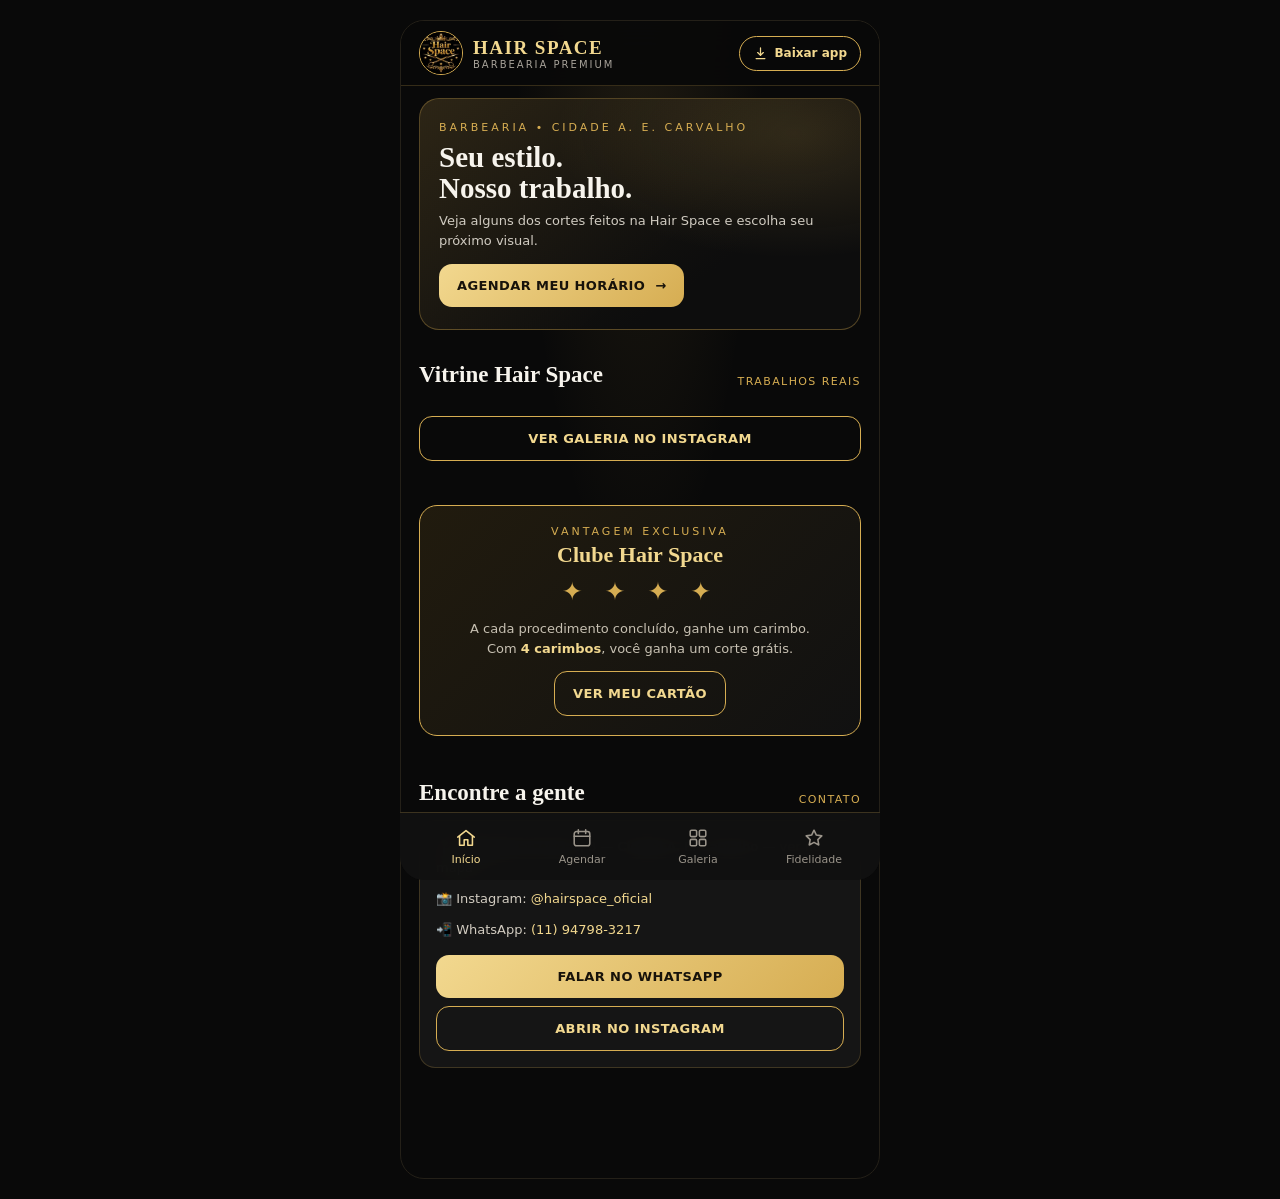
==== index.html @ 77bc5dbe "Add files via upload" ====
<!doctype html>
<html lang="pt-BR">
<head>
<meta charset="utf-8">
<meta name="viewport" content="width=device-width,initial-scale=1,viewport-fit=cover">
<meta name="theme-color" content="#090909">
<title>Hair Space | Barbearia Premium</title>
<meta name="description" content="Hair Space, barbearia na Cidade A. E. Carvalho. Cortes, barba e sobrancelha. Veja nossos trabalhos e agende seu horário pelo WhatsApp.">
<link rel="manifest" href="manifest.webmanifest">
<link rel="icon" type="image/png" sizes="48x48" href="favicon-48.png">
<link rel="apple-touch-icon" href="apple-touch-icon.png">
<meta name="mobile-web-app-capable" content="yes">
<meta name="apple-mobile-web-app-capable" content="yes">
<meta name="apple-mobile-web-app-title" content="Hair Space">
<meta name="apple-mobile-web-app-status-bar-style" content="black-translucent">
<meta property="og:type" content="website">
<meta property="og:locale" content="pt_BR">
<meta property="og:title" content="Hair Space | Barbearia Premium">
<meta property="og:description" content="Veja nossos trabalhos e agende seu horário.">
<!-- Depois de publicar, troque pelo endereço completo: https://SEU-USUARIO.github.io/SEU-REPO/og.jpg -->
<meta property="og:image" content="og.jpg">
<style>
:root{
  --bg:#090909;--panel:#151515;--panel2:#1d1b16;
  --gold:#d6ad52;--gold2:#f2d88f;--text:#f7f4ed;--muted:#a8a39a;
  --line:rgba(214,173,82,.22);
  --safe-top:env(safe-area-inset-top,0px);--safe-bottom:env(safe-area-inset-bottom,0px);
}
*{box-sizing:border-box}
html{scroll-behavior:smooth;-webkit-text-size-adjust:100%}
body{margin:0;background:var(--bg);color:var(--text);font-family:Inter,system-ui,-apple-system,"Segoe UI",Roboto,sans-serif}
button,a,input,select{font:inherit}
a{color:inherit}
:focus-visible{outline:2px solid var(--gold2);outline-offset:3px;border-radius:6px}
.sr-only{position:absolute;width:1px;height:1px;overflow:hidden;clip:rect(0 0 0 0);white-space:nowrap}
[hidden]{display:none!important}

.app{max-width:480px;margin:auto;min-height:100vh;padding-bottom:calc(88px + var(--safe-bottom));background:radial-gradient(ellipse at 50% -10%,rgba(214,173,82,.12),transparent 38%),var(--bg)}

header{position:sticky;top:0;z-index:10;background:rgba(9,9,9,.94);backdrop-filter:blur(16px);-webkit-backdrop-filter:blur(16px);border-bottom:1px solid var(--line);padding:calc(10px + var(--safe-top)) 18px 10px;display:flex;align-items:center;justify-content:space-between;gap:10px}
.brand{display:flex;align-items:center;gap:10px;min-width:0}
.brand img{width:44px;height:44px;object-fit:cover;border-radius:50%;border:1px solid var(--gold);background:#000;flex:none}
.brand strong{display:block;letter-spacing:1.5px;color:var(--gold2);font-family:Georgia,serif;font-size:19px}
.brand small{display:block;color:var(--muted);font-size:10px;letter-spacing:2px;text-transform:uppercase}
.install-btn{display:inline-flex;align-items:center;gap:6px;flex:none;border:1px solid var(--gold);background:transparent;color:var(--gold2);border-radius:99px;padding:9px 13px;font-size:12px;font-weight:700;cursor:pointer}
.install-btn svg{width:15px;height:15px}

section{padding:22px 18px}
.hero{padding-top:12px;padding-bottom:10px}
.hero-card{border:1px solid rgba(214,173,82,.35);border-radius:20px;overflow:hidden;background:linear-gradient(145deg,#201b11,#0d0d0d 70%);position:relative;display:flex;flex-direction:column;justify-content:center;padding:22px 19px}
.hero-card:before{content:"";position:absolute;inset:0;background:radial-gradient(ellipse at 85% 15%,rgba(214,173,82,.16),transparent 45%),linear-gradient(135deg,rgba(214,173,82,.07),transparent 60%)}
.hero-content{position:relative;z-index:1}
.eyebrow{color:var(--gold);font-size:11px;letter-spacing:3px;text-transform:uppercase}
.hero h1{font:bold 29px/1.06 Georgia,serif;margin:8px 0}
.hero p{color:#d0cbc1;font-size:13px;line-height:1.5;margin:0 0 14px}

.btn{display:inline-flex;align-items:center;justify-content:center;text-decoration:none;border:0;border-radius:13px;padding:14px 18px;background:linear-gradient(135deg,var(--gold2),var(--gold));color:#17120a;font-weight:800;font-size:13px;letter-spacing:.4px;cursor:pointer}
.btn.secondary{background:transparent;border:1px solid var(--gold);color:var(--gold2)}
.btn.block{width:100%}

.section-head{display:flex;align-items:end;justify-content:space-between;margin-bottom:14px;gap:10px}
.section-head h2{margin:0;font:bold 23px Georgia,serif}
.section-head span,.section-head a{font-size:11px;color:var(--gold);letter-spacing:1.4px;text-transform:uppercase;text-decoration:none;white-space:nowrap}

.services{display:grid;gap:9px}
.service{display:flex;align-items:center;justify-content:space-between;gap:12px;padding:15px;background:var(--panel);border:1px solid var(--line);border-radius:14px}
.service strong{font-size:14px}
.service small{display:block;color:var(--muted);font-size:12px;margin-top:4px}
.price{color:var(--gold2);font-weight:800;white-space:nowrap}

.gallery{display:grid;grid-template-columns:repeat(2,minmax(0,1fr));gap:9px}
.gallery img{width:100%;height:auto;aspect-ratio:3/4;object-fit:cover;object-position:center 28%;border-radius:13px;border:1px solid var(--line);display:block;background:#111}
.gallery-more{margin-top:14px}

.loyalty{border:1px solid var(--gold);border-radius:18px;padding:19px;background:linear-gradient(135deg,#211b0e,#111);text-align:center}
.loyalty .stars{color:var(--gold);font-size:25px;letter-spacing:7px;margin:9px}
.loyalty h3{font:bold 22px Georgia,serif;color:var(--gold2);margin:4px}
.loyalty p{color:#c7c0b2;font-size:13px;line-height:1.5}
.loyalty strong{color:var(--gold2)}

.install-card{display:flex;align-items:center;gap:14px;border:1px solid var(--line);border-radius:16px;padding:14px;background:var(--panel)}
.install-card img{width:56px;height:56px;border-radius:14px;flex:none;border:1px solid var(--line)}
.install-card h3{margin:0 0 3px;font:bold 16px Georgia,serif;color:var(--gold2)}
.install-card p{margin:0;font-size:12px;color:var(--muted);line-height:1.4}
.install-card .btn{padding:11px 14px;flex:none}

.contact{background:var(--panel);border:1px solid var(--line);border-radius:16px;padding:16px}
.contact p{font-size:13px;color:#d2ccc1;line-height:1.6;margin:0 0 10px}
.contact a{color:var(--gold2);text-decoration:none}
.contact a.btn{color:#17120a}
.contact a.btn.secondary{color:var(--gold2)}
.contact .btn{margin-top:4px}
.contact .btn+.btn{margin-top:8px}

.bottom{position:fixed;bottom:0;left:50%;transform:translateX(-50%);width:min(100%,480px);display:grid;grid-template-columns:repeat(4,1fr);padding:9px 8px calc(9px + var(--safe-bottom));background:rgba(17,17,17,.97);backdrop-filter:blur(18px);-webkit-backdrop-filter:blur(18px);border-top:1px solid var(--line);z-index:20}
.bottom a{display:flex;flex-direction:column;align-items:center;gap:4px;text-decoration:none;color:#9a948a;font-size:11px;padding:5px 2px}
.bottom svg{width:22px;height:22px;fill:none;stroke:currentColor;stroke-width:1.7;stroke-linecap:round;stroke-linejoin:round}
.bottom a[aria-current="page"]{color:var(--gold2)}

.screen{display:none}
.screen.active{display:block}
.screen h2:focus{outline:none}

.booking{display:grid;gap:14px}
.booking label{font-size:12px;color:var(--gold2);letter-spacing:1px;text-transform:uppercase}
.booking input,.booking select{display:block;width:100%;margin-top:6px;padding:13px;border:1px solid var(--line);border-radius:11px;background:#171717;color:#fff;font-size:16px}
.booking .hint{display:block;margin-top:5px;font-size:12px;color:#e0a96a;text-transform:none;letter-spacing:0}
.rules{margin:14px 0 0;padding:0;list-style:none}
.rules li{font-size:12px;color:var(--muted);line-height:1.5;padding-left:16px;position:relative;margin-top:4px}
.rules li:before{content:"✦";position:absolute;left:0;color:var(--gold);font-size:9px;top:3px}
.note{font-size:12px;color:var(--muted);line-height:1.5;margin-top:12px}

dialog.sheet{width:min(92vw,420px);border:1px solid var(--gold);border-radius:20px;background:#121212;color:var(--text);padding:22px 20px 18px}
dialog.sheet::backdrop{background:rgba(0,0,0,.72)}
.sheet h3{margin:0 0 6px;font:bold 21px Georgia,serif;color:var(--gold2)}
.sheet p{margin:0 0 12px;font-size:13px;color:#cfc9be;line-height:1.5}
.sheet ol{margin:0 0 16px;padding-left:20px;font-size:14px;line-height:1.7;color:#e8e3d8}
.sheet strong{color:var(--gold2)}

@media(min-width:600px){
  body{padding:20px 0}
  .app{border:1px solid #242018;border-radius:24px;overflow:hidden;min-height:calc(100vh - 40px)}
  .bottom{bottom:20px;border-radius:0 0 24px 24px}
}
@media(prefers-reduced-motion:reduce){html{scroll-behavior:auto}}

</style>
<script type="application/ld+json">
{"@context":"https://schema.org","@type":"HairSalon","name":"Hair Space","description":"Barbearia premium: cortes, barba e sobrancelha.","telephone":"+5511947983217","address":{"@type":"PostalAddress","streetAddress":"Rua Eternas Ondas, 3","addressLocality":"São Paulo","addressRegion":"SP","addressCountry":"BR"},"sameAs":["https://instagram.com/hairspace_oficial"]}
</script>
</head>
<body>
<main class="app">

<header>
  <div class="brand">
    <img src="[data-uri]" width="44" height="44" alt="Logo Hair Space">
    <div><strong>HAIR SPACE</strong><small>Barbearia premium</small></div>
  </div>
  <button class="install-btn" type="button" data-install hidden>
    <svg viewBox="0 0 24 24" fill="none" stroke="currentColor" stroke-width="2" stroke-linecap="round" stroke-linejoin="round" aria-hidden="true"><path d="M12 3v12m0 0-4.5-4.5M12 15l4.5-4.5M5 20h14"/></svg>
    Baixar app
  </button>
</header>

<!-- INÍCIO -->
<div id="home" class="screen active">
  <section class="hero">
    <div class="hero-card"><div class="hero-content">
      <div class="eyebrow">Barbearia • Cidade A. E. Carvalho</div>
      <h1>Seu estilo.<br>Nosso trabalho.</h1>
      <p>Veja alguns dos cortes feitos na Hair Space e escolha seu próximo visual.</p>
      <a class="btn" href="#agendar">AGENDAR MEU HORÁRIO&nbsp; →</a>
    </div></div>
  </section>

  <section>
    <div class="section-head"><h2>Vitrine Hair Space</h2><span>Trabalhos reais</span></div>
    <div class="gallery" id="vitrine">
      <img src="social-risca.webp" alt="Pompadour ondulado com degradê" width="360" height="480" loading="lazy" decoding="async" onerror="this.style.display='none'">
      <img src="risco-duplo.webp" alt="Corte com risca e barba" width="360" height="480" loading="lazy" decoding="async" onerror="this.style.display='none'">
      <img src="risco-duplo-fino.webp" alt="Degradê com risco duplo" width="360" height="480" loading="lazy" decoding="async" onerror="this.style.display='none'">
      <img src="degrade-desenho.webp" alt="Degradê com desenho" width="360" height="480" loading="lazy" decoding="async" onerror="this.style.display='none'">
      <img src="pompadour-degrade.webp" alt="Pompadour com degradê" width="360" height="480" loading="lazy" decoding="async" onerror="this.style.display='none'">
      <img src="mechas-rosas.webp" alt="Corte com mechas rosas" width="360" height="480" loading="lazy" decoding="async" onerror="this.style.display='none'">
    </div>
    <a class="btn secondary block gallery-more" href="https://instagram.com/hairspace_oficial" target="_blank" rel="noopener">VER GALERIA NO INSTAGRAM</a>
  </section>

  <section>
    <div class="loyalty">
      <div class="eyebrow">Vantagem exclusiva</div>
      <h3>Clube Hair Space</h3>
      <div class="stars" aria-hidden="true">✦ ✦ ✦ ✦</div>
      <p>A cada procedimento concluído, ganhe um carimbo.<br>Com <strong>4 carimbos</strong>, você ganha um corte grátis.</p>
      <a class="btn secondary" href="#fidelidade">VER MEU CARTÃO</a>
    </div>
  </section>

  <section>
    <div class="section-head"><h2>Encontre a gente</h2><span>Contato</span></div>
    <div class="contact" id="contato"></div>
  </section>
</div>

<!-- AGENDAR -->
<div id="agendar" class="screen">
  <section>
    <div class="section-head"><h2 tabindex="-1">Agende seu horário</h2><span>Reserva</span></div>
    <form class="booking" id="booking" novalidate>
      <label>Seu nome<input id="nome" required autocomplete="given-name" placeholder="Como podemos te chamar?"></label>
      <label>Serviço<select id="servico"></select></label>
      <label>Barbeiro<select id="barbeiro"></select></label>
      <label>Data<input id="data" type="date" required><span class="hint" id="dataHint" hidden></span></label>
      <label>Horário<select id="hora"></select></label>
      <button class="btn" type="submit">CONTINUAR PELO WHATSAPP →</button>
    </form>
    <ul class="rules" id="regras"></ul>
    <p class="note">Seu pedido é enviado pelo WhatsApp. O horário só fica garantido depois da confirmação da barbearia.</p>
  </section>
</div>

<!-- GALERIA -->
<div id="galeria" class="screen">
  <section>
    <div class="section-head"><h2 tabindex="-1">Nosso portfólio</h2><span>Hair Space</span></div>
    <div class="gallery" id="galeriaGrid"></div>
  </section>
</div>

<!-- FIDELIDADE -->
<div id="fidelidade" class="screen">
  <section>
    <div class="loyalty">
      <div class="eyebrow">Cartão fidelidade</div>
      <h3 tabindex="-1">Hair Space VIP</h3>
      <p>Seu progresso aparece aqui quando o sistema de clientes estiver conectado.</p>
      <div class="stars" aria-hidden="true">○ ○ ○ ○</div>
      <p><strong>0 de 4 carimbos</strong><br>Ganhe um carimbo por procedimento concluído.</p>
    </div>
    <p class="note">Os carimbos desta tela são ilustrativos por enquanto. Na versão conectada, somente a equipe poderá registrar serviços realizados e liberar recompensas.</p>
    <a class="btn block" style="margin-top:14px" href="#agendar">AGENDAR UM SERVIÇO</a>
  </section>
</div>

<noscript><section><p class="note">Ative o JavaScript para ver o app. Enquanto isso, fale com a gente: <a href="https://wa.me/5511947983217">WhatsApp (11) 94798-3217</a>.</p></section></noscript>

<nav class="bottom" aria-label="Navegação principal">
  <a href="#home" data-screen="home"><svg viewBox="0 0 24 24" aria-hidden="true"><path d="M3 11 12 4l9 7"/><path d="M5 10v10h5v-6h4v6h5V10"/></svg>Início</a>
  <a href="#agendar" data-screen="agendar"><svg viewBox="0 0 24 24" aria-hidden="true"><rect x="3.5" y="5" width="17" height="15.5" rx="2.5"/><path d="M3.5 10h17M8 3v4M16 3v4"/></svg>Agendar</a>
  <a href="https://instagram.com/hairspace_oficial" target="_blank" rel="noopener"><svg viewBox="0 0 24 24" aria-hidden="true"><rect x="3.5" y="3.5" width="7" height="7" rx="1.5"/><rect x="13.5" y="3.5" width="7" height="7" rx="1.5"/><rect x="3.5" y="13.5" width="7" height="7" rx="1.5"/><rect x="13.5" y="13.5" width="7" height="7" rx="1.5"/></svg>Galeria</a>
  <a href="#fidelidade" data-screen="fidelidade"><svg viewBox="0 0 24 24" aria-hidden="true"><path d="m12 3.5 2.6 5.3 5.9.9-4.3 4.1 1 5.8L12 16.8 6.8 19.6l1-5.8L3.5 9.7l5.9-.9z"/></svg>Fidelidade</a>
</nav>
</main>

<!-- Como instalar -->
<dialog class="sheet" id="installSheet" aria-labelledby="installTitle">
  <h3 id="installTitle">Instalar o app</h3>
  <p id="installIntro"></p>
  <ol id="installSteps"></ol>
  <button class="btn block" type="button" id="installClose">ENTENDI</button>
</dialog>

<script>
/* ============================================================
   HAIR SPACE — CONFIGURAÇÃO
   Edite aqui telefone, preços, barbeiros, horários e fotos.
   Não precisa mexer no resto do código.
   ============================================================ */
window.HAIRSPACE = {
  nome: "Hair Space",

  // WhatsApp somente com números: 55 + DDD + número
  whatsapp: "5511947983217",
  whatsappExibicao: "(11) 94798-3217",
  instagram: "hairspace_oficial",

  endereco: "Rua Eternas Ondas, 3 — Cidade A. E. Carvalho",
  mapaUrl: "https://www.google.com/maps/search/?api=1&query=Rua+Eternas+Ondas+3+Cidade+A.E.+Carvalho+S%C3%A3o+Paulo",

  // Horário de funcionamento exibido na página (deixe "" para esconder)
  horarioFuncionamento: "",

  // Dias fechados: 0=domingo, 1=segunda ... 6=sábado. Exemplo: [0] fecha aos domingos
  diasFechados: [],

  // Horários oferecidos no agendamento
  horarios: ["09:00","10:00","11:00","14:00","15:00","16:00","17:00","18:00"],

  // Barbeiros (CONFIRMAR nomes reais antes de publicar)
  barbeiros: ["Qualquer disponível","Carlos","Rafael","Diego"],

  // Serviços e preços (CONFIRMAR valores antes de publicar)
  servicos: [
    { nome: "Corte de cabelo", desc: "Acabamento e estilo",    preco: 45 },
    { nome: "Barba",           desc: "Desenho e finalização",  preco: 30 },
    { nome: "Corte + barba",   desc: "Visual completo",        preco: 70 },
    { nome: "Sobrancelha",     desc: "Design e acabamento",    preco: 15 }
  ],

  // Regras exibidas abaixo do formulário (extraídas do cartaz "Agenda Dezembro" — CONFIRMAR)
  regras: [
    "Tolerância de 10 minutos de atraso.",
    "Em caso de falta, avise com pelo menos 24 horas de antecedência."
  ],

  // Fotos da vitrine (tela inicial) — as que aparecem em destaque
  vitrine: [
    { src: "social-risca.webp", alt: "Pompadour ondulado com degradê" },
    { src: "risco-duplo.webp", alt: "Corte com risca e barba" },
    { src: "risco-duplo-fino.webp", alt: "Degradê com risco duplo" },
    { src: "degrade-desenho.webp", alt: "Degradê com desenho" },
    { src: "pompadour-degrade.webp", alt: "Pompadour com degradê" },
    { src: "mechas-rosas.webp", alt: "Corte com mechas rosas" }
  ],

  // Galeria completa (apenas fotos disponíveis no app)
  galeria: [
    "social-risca.webp|Pompadour ondulado com degradê",
    "risco-duplo.webp|Corte com risca e barba",
    "risco-duplo-fino.webp|Degradê com risco duplo",
    "degrade-desenho.webp|Degradê com desenho",
    "pompadour-degrade.webp|Pompadour com degradê",
    "mechas-rosas.webp|Corte com mechas rosas"
  ]
};

(function () {
  "use strict";
  var C = window.HAIRSPACE;
  var $ = function (s, r) { return (r || document).querySelector(s); };
  var $$ = function (s, r) { return Array.prototype.slice.call((r || document).querySelectorAll(s)); };
  var brl = function (n) { return "R$ " + n; };

  /* ---------- Conteúdo a partir da config ---------- */
  function imgTag(src, alt, pos) {
    var style = pos ? ' style="object-position:' + pos + '"' : "";
    return '<img src="' + src + '" alt="' + alt + '" width="360" height="480" loading="lazy" decoding="async" onerror="this.style.display=\'none\'"' + style + ">";
  }
  if (!$("#vitrine").children.length) { $("#vitrine").innerHTML = C.vitrine.map(function (f) { return imgTag(f.src, f.alt, f.pos); }).join(""); }
  $("#galeriaGrid").innerHTML = C.galeria.map(function (l) {
    var p = l.split("|"); return imgTag(p[0], p[1] || "Trabalho da Hair Space");
  }).join("");
  $("#servico").innerHTML = C.servicos.map(function (s) {
    return "<option>" + s.nome + " — " + brl(s.preco) + "</option>";
  }).join("");
  $("#barbeiro").innerHTML = C.barbeiros.map(function (b) { return "<option>" + b + "</option>"; }).join("");
  $("#regras").innerHTML = (C.regras || []).map(function (r) { return "<li>" + r + "</li>"; }).join("");

  var wa = "https://wa.me/" + C.whatsapp;
  $("#contato").innerHTML =
    "<p>📍 " + C.endereco + ' — <a href="' + C.mapaUrl + '" target="_blank" rel="noopener">ver no mapa</a></p>' +
    (C.horarioFuncionamento ? "<p>🕘 " + C.horarioFuncionamento + "</p>" : "") +
    '<p>📸 Instagram: <a href="https://instagram.com/' + C.instagram + '" target="_blank" rel="noopener">@' + C.instagram + "</a></p>" +
    '<p>📲 WhatsApp: <a href="' + wa + '" target="_blank" rel="noopener">' + C.whatsappExibicao + "</a></p>" +
    '<a class="btn block" href="' + wa + "?text=" + encodeURIComponent("Olá, quero agendar um horário na Hair Space.") + '" target="_blank" rel="noopener">FALAR NO WHATSAPP</a>' +
    '<a class="btn secondary block" href="https://www.instagram.com/' + C.instagram + '" target="_blank" rel="noopener">ABRIR NO INSTAGRAM</a>';

  /* ---------- Navegação (hash) ---------- */
  var screens = ["home", "agendar", "galeria", "fidelidade"];
  function route() {
    var id = location.hash.replace("#", "");
    if (screens.indexOf(id) < 0) id = "home";
    $$(".screen").forEach(function (s) { s.classList.toggle("active", s.id === id); });
    $$(".bottom a").forEach(function (a) {
      if (a.dataset.screen === id) a.setAttribute("aria-current", "page"); else a.removeAttribute("aria-current");
    });
    window.scrollTo(0, 0);
    var h = $("#" + id + " h2[tabindex], #" + id + " h3[tabindex]");
    if (h && document.readyState === "complete") h.focus({ preventScroll: true });
  }
  window.addEventListener("hashchange", route);
  route();

  /* ---------- Agendamento ---------- */
  var dataEl = $("#data"), horaEl = $("#hora"), hint = $("#dataHint");
  function iso(d) { return new Date(d.getTime() - d.getTimezoneOffset() * 60000).toISOString().slice(0, 10); }
  dataEl.min = iso(new Date());

  function fillHours() {
    var now = new Date(), v = dataEl.value, slots = C.horarios.slice();
    hint.hidden = true; dataEl.setCustomValidity("");
    if (v) {
      var d = new Date(v + "T12:00:00");
      if (C.diasFechados.indexOf(d.getDay()) >= 0) {
        slots = []; hint.textContent = "Fechado neste dia. Escolha outra data."; hint.hidden = false;
        dataEl.setCustomValidity("Dia fechado");
      } else if (v === iso(now)) {
        slots = slots.filter(function (h) {
          var p = h.split(":"); var t = new Date(); t.setHours(+p[0], +p[1], 0, 0); return t > now;
        });
        if (!slots.length) { hint.textContent = "Não há mais horários hoje. Escolha outra data."; hint.hidden = false; }
      }
    }
    horaEl.innerHTML = slots.length ? slots.map(function (h) { return "<option>" + h + "</option>"; }).join("") : "<option value=''>Sem horários</option>";
    horaEl.disabled = !slots.length;
  }
  dataEl.addEventListener("change", fillHours);
  fillHours();

  $("#booking").addEventListener("submit", function (e) {
    e.preventDefault();
    var nome = $("#nome").value.trim();
    if (!nome) { $("#nome").focus(); return; }
    if (!dataEl.value) { dataEl.focus(); return; }
    if (!dataEl.checkValidity() || horaEl.disabled || !horaEl.value) { dataEl.focus(); return; }
    var d = new Date(dataEl.value + "T12:00:00").toLocaleDateString("pt-BR");
    var texto = [
      "Olá, Hair Space! Quero solicitar um agendamento.", "",
      "Nome: " + nome,
      "Serviço: " + $("#servico").value,
      "Barbeiro: " + $("#barbeiro").value,
      "Data: " + d,
      "Horário desejado: " + horaEl.value, "",
      "Podem confirmar a disponibilidade?"
    ].join("\n");
    var a = document.createElement("a");
    a.href = wa + "?text=" + encodeURIComponent(texto);
    a.target = "_blank"; a.rel = "noopener";
    document.body.appendChild(a); a.click(); a.remove();
  });

  /* ---------- Instalar app (PWA) ---------- */
  var deferred = null;
  var ua = navigator.userAgent || "";
  var isIOS = /iPhone|iPad|iPod/.test(ua) || (navigator.platform === "MacIntel" && navigator.maxTouchPoints > 1);
  var inApp = /Instagram|FBAN|FBAV|FB_IAB|Line\/|MicroMessenger|TikTok/i.test(ua);
  var isAndroid = /Android/.test(ua);
  function isInstalled() {
    return window.matchMedia("(display-mode: standalone)").matches || window.navigator.standalone === true;
  }
  function syncInstallUI() {
    var show = !isInstalled();
    $$("[data-install]").forEach(function (b) { b.hidden = !show; });
    $$("[data-install-section]").forEach(function (s) { s.hidden = !show; });
  }
  syncInstallUI();
  window.addEventListener("beforeinstallprompt", function (e) { e.preventDefault(); deferred = e; });
  window.addEventListener("appinstalled", function () { deferred = null; syncInstallUI(); });

  var sheet = $("#installSheet");
  function openSheet(titulo, intro, passos) {
    $("#installTitle").textContent = titulo;
    $("#installIntro").textContent = intro;
    $("#installSteps").innerHTML = passos.map(function (p) { return "<li>" + p + "</li>"; }).join("");
    if (sheet.showModal) sheet.showModal(); else sheet.setAttribute("open", "");
  }
  $("#installClose").addEventListener("click", function () { sheet.close ? sheet.close() : sheet.removeAttribute("open"); });
  sheet.addEventListener("click", function (e) { if (e.target === sheet) sheet.close(); });

  function esperaPrompt() {
    // se o Chrome ainda não liberou a instalação direta, espera um instante antes de mostrar o passo a passo
    return new Promise(function (res) {
      if (deferred) return res();
      var t = setTimeout(done, 1500);
      function done() { clearTimeout(t); window.removeEventListener("beforeinstallprompt", ev); res(); }
      function ev() { setTimeout(done, 0); }
      window.addEventListener("beforeinstallprompt", ev);
    });
  }
  function onInstall() {
    esperaPrompt().then(instalar);
  }
  function instalar() {
    if (deferred) {
      var p = deferred; deferred = null;
      p.prompt();
      p.userChoice.then(syncInstallUI);
      return;
    }
    if (inApp) {
      openSheet("Abra no navegador", "O navegador do Instagram não permite instalar apps. Abra esta página no " + (isIOS ? "Safari" : "Chrome") + ":",
        ["Toque nos <strong>três pontinhos</strong> (⋯ ou ⋮) no canto da tela", "Escolha <strong>Abrir no navegador</strong>", "Depois toque em <strong>Baixar app</strong> de novo"]);
    } else if (isIOS) {
      openSheet("Instalar no iPhone", "No iPhone, a instalação é feita pelo Safari:",
        ["Abra esta página no <strong>Safari</strong>", "Toque no botão <strong>Compartilhar</strong> (quadrado com seta)", "Escolha <strong>Adicionar à Tela de Início</strong>", "Toque em <strong>Adicionar</strong>"]);
    } else if (isAndroid) {
      openSheet("Instalar no Android", "Se a janela de instalação não abriu sozinha, faça pelo Chrome:",
        ["Toque nos <strong>três pontinhos</strong> (⋮) no canto superior", "Escolha <strong>Instalar app</strong>. Não use \"Adicionar à tela inicial\", que cria só um atalho sem a logo", "Confirme em <strong>Instalar</strong>", "Se <strong>Instalar app</strong> não aparecer, o app já está instalado. Desinstale o antigo em Configurações → Apps → Hair Space e tente de novo"]);
    } else {
      openSheet("Instalar no computador", "No Chrome ou Edge:",
        ["Clique no ícone de <strong>instalar</strong> na barra de endereço", "Ou abra o menu ⋮ e escolha <strong>Instalar Hair Space</strong>"]);
    }
  }
  $$("[data-install]").forEach(function (b) { b.addEventListener("click", onInstall); });

  /* ---------- Service worker ---------- */
  if ("serviceWorker" in navigator && (location.protocol === "https:" || location.hostname === "localhost")) {
    window.addEventListener("load", function () { navigator.serviceWorker.register("sw.js").catch(function () {}); });
  }
})();

</script>
</body>
</html>
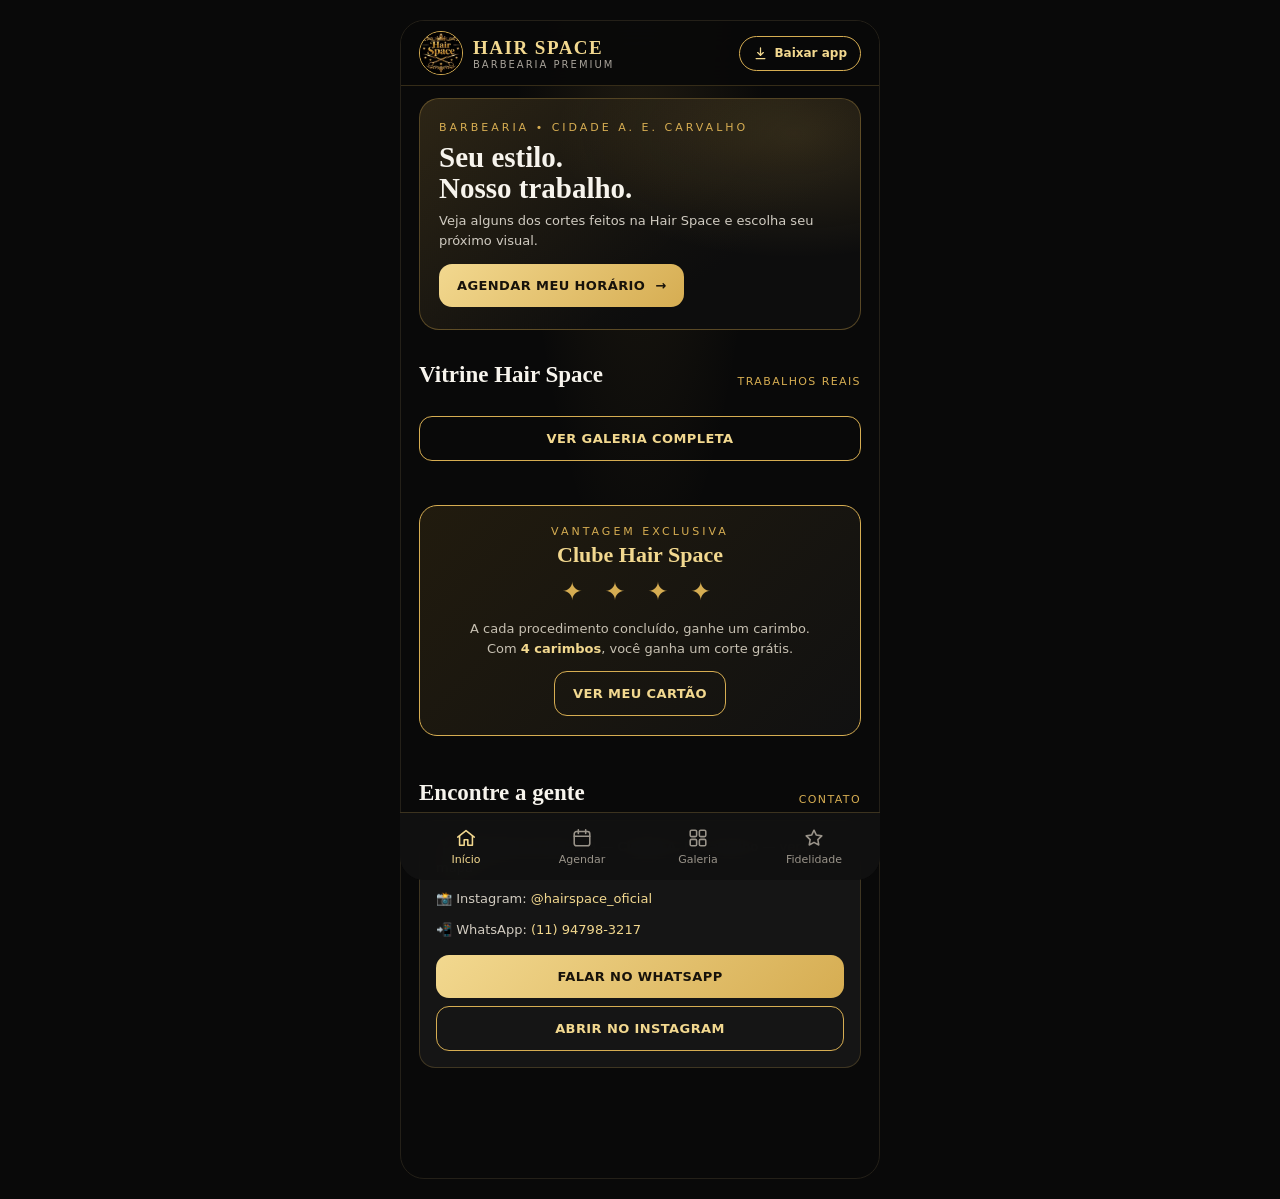
==== commit e400958d: "Add files via upload" ====
--- a/index.html
+++ b/index.html
@@ -156,15 +156,8 @@
 
   <section>
     <div class="section-head"><h2>Vitrine Hair Space</h2><span>Trabalhos reais</span></div>
-    <div class="gallery" id="vitrine">
-      <img src="social-risca.webp" alt="Pompadour ondulado com degradê" width="360" height="480" loading="lazy" decoding="async" onerror="this.style.display='none'">
-      <img src="risco-duplo.webp" alt="Corte com risca e barba" width="360" height="480" loading="lazy" decoding="async" onerror="this.style.display='none'">
-      <img src="risco-duplo-fino.webp" alt="Degradê com risco duplo" width="360" height="480" loading="lazy" decoding="async" onerror="this.style.display='none'">
-      <img src="degrade-desenho.webp" alt="Degradê com desenho" width="360" height="480" loading="lazy" decoding="async" onerror="this.style.display='none'">
-      <img src="pompadour-degrade.webp" alt="Pompadour com degradê" width="360" height="480" loading="lazy" decoding="async" onerror="this.style.display='none'">
-      <img src="mechas-rosas.webp" alt="Corte com mechas rosas" width="360" height="480" loading="lazy" decoding="async" onerror="this.style.display='none'">
-    </div>
-    <a class="btn secondary block gallery-more" href="https://instagram.com/hairspace_oficial" target="_blank" rel="noopener">VER GALERIA NO INSTAGRAM</a>
+    <div class="gallery" id="vitrine"></div>
+    <a class="btn secondary block gallery-more" href="https://www.instagram.com/hairspace_oficial" target="_blank" rel="noopener noreferrer">VER GALERIA COMPLETA</a>
   </section>
 
   <section>
@@ -228,7 +221,7 @@
 <nav class="bottom" aria-label="Navegação principal">
   <a href="#home" data-screen="home"><svg viewBox="0 0 24 24" aria-hidden="true"><path d="M3 11 12 4l9 7"/><path d="M5 10v10h5v-6h4v6h5V10"/></svg>Início</a>
   <a href="#agendar" data-screen="agendar"><svg viewBox="0 0 24 24" aria-hidden="true"><rect x="3.5" y="5" width="17" height="15.5" rx="2.5"/><path d="M3.5 10h17M8 3v4M16 3v4"/></svg>Agendar</a>
-  <a href="https://instagram.com/hairspace_oficial" target="_blank" rel="noopener"><svg viewBox="0 0 24 24" aria-hidden="true"><rect x="3.5" y="3.5" width="7" height="7" rx="1.5"/><rect x="13.5" y="3.5" width="7" height="7" rx="1.5"/><rect x="3.5" y="13.5" width="7" height="7" rx="1.5"/><rect x="13.5" y="13.5" width="7" height="7" rx="1.5"/></svg>Galeria</a>
+  <a href="#galeria" data-screen="galeria"><svg viewBox="0 0 24 24" aria-hidden="true"><rect x="3.5" y="3.5" width="7" height="7" rx="1.5"/><rect x="13.5" y="3.5" width="7" height="7" rx="1.5"/><rect x="3.5" y="13.5" width="7" height="7" rx="1.5"/><rect x="13.5" y="13.5" width="7" height="7" rx="1.5"/></svg>Galeria</a>
   <a href="#fidelidade" data-screen="fidelidade"><svg viewBox="0 0 24 24" aria-hidden="true"><path d="m12 3.5 2.6 5.3 5.9.9-4.3 4.1 1 5.8L12 16.8 6.8 19.6l1-5.8L3.5 9.7l5.9-.9z"/></svg>Fidelidade</a>
 </nav>
 </main>
@@ -294,14 +287,26 @@
     { src: "mechas-rosas.webp", alt: "Corte com mechas rosas" }
   ],
 
-  // Galeria completa (apenas fotos disponíveis no app)
+  // Galeria completa: as 6 da vitrine + todas as outras.
   galeria: [
     "social-risca.webp|Pompadour ondulado com degradê",
     "risco-duplo.webp|Corte com risca e barba",
     "risco-duplo-fino.webp|Degradê com risco duplo",
     "degrade-desenho.webp|Degradê com desenho",
     "pompadour-degrade.webp|Pompadour com degradê",
-    "mechas-rosas.webp|Corte com mechas rosas"
+    "mechas-rosas.webp|Corte com mechas rosas",
+    "risca-lateral-barba.webp|Corte com risca lateral",
+    "cacheado-tijolinho.webp|Corte texturizado com risca",
+    "social-lateral.webp|Corte social com degradê",
+    "cacheado-volume.webp|Cabelo com volume e degradê",
+    "classico-franja.webp|Corte clássico com franja",
+    "corte-lateral.webp|Corte com acabamento lateral",
+    "degrade-oculos.webp|Degradê com desenho",
+    "cacheado-degrade.webp|Cacheado com degradê",
+    "navalha-acabamento.webp|Acabamento na navalha",
+    "risca-marcada.webp|Degradê com risca marcada",
+    "degrade-risca.webp|Degradê com risca e desenho",
+    "nosso-espaco.webp|Interior da barbearia"
   ]
 };
 
@@ -317,7 +322,7 @@
     var style = pos ? ' style="object-position:' + pos + '"' : "";
     return '<img src="' + src + '" alt="' + alt + '" width="360" height="480" loading="lazy" decoding="async" onerror="this.style.display=\'none\'"' + style + ">";
   }
-  if (!$("#vitrine").children.length) { $("#vitrine").innerHTML = C.vitrine.map(function (f) { return imgTag(f.src, f.alt, f.pos); }).join(""); }
+  $("#vitrine").innerHTML = C.vitrine.map(function (f) { return imgTag(f.src, f.alt, f.pos); }).join("");
   $("#galeriaGrid").innerHTML = C.galeria.map(function (l) {
     var p = l.split("|"); return imgTag(p[0], p[1] || "Trabalho da Hair Space");
   }).join("");
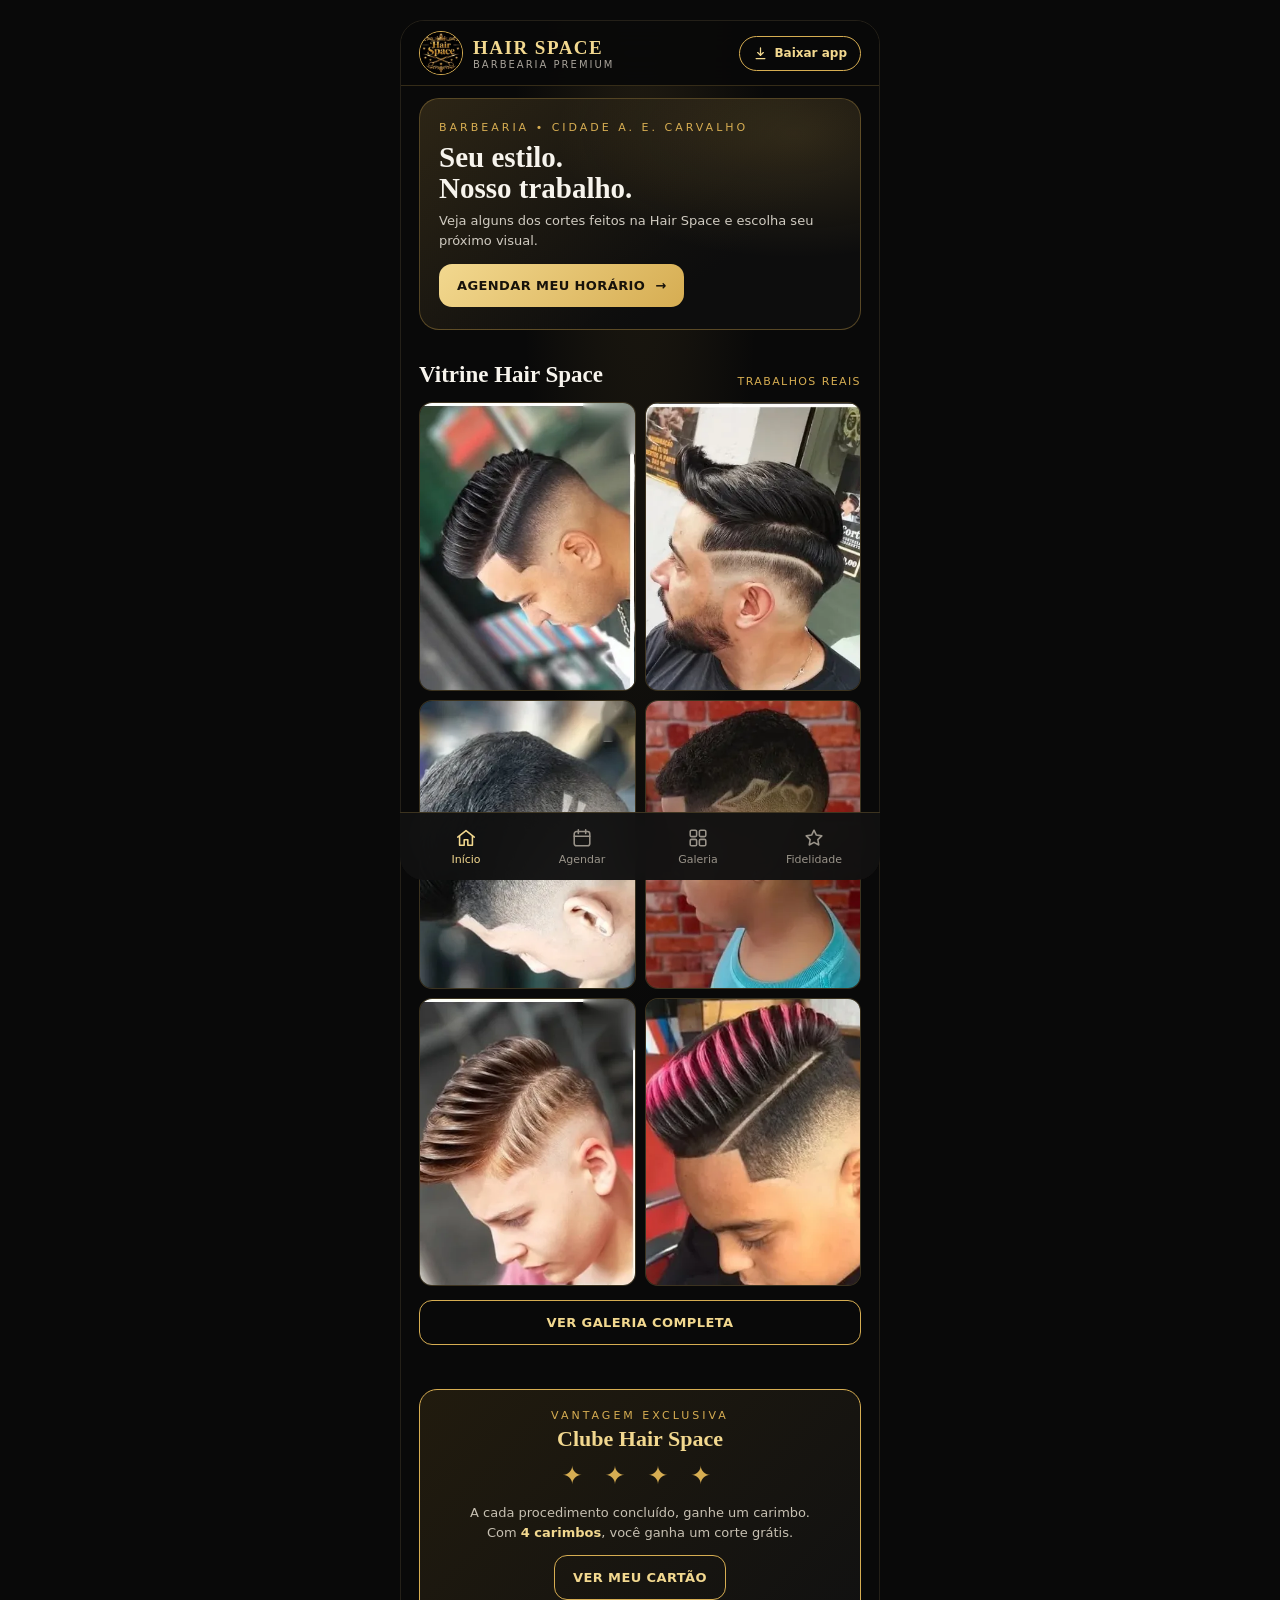
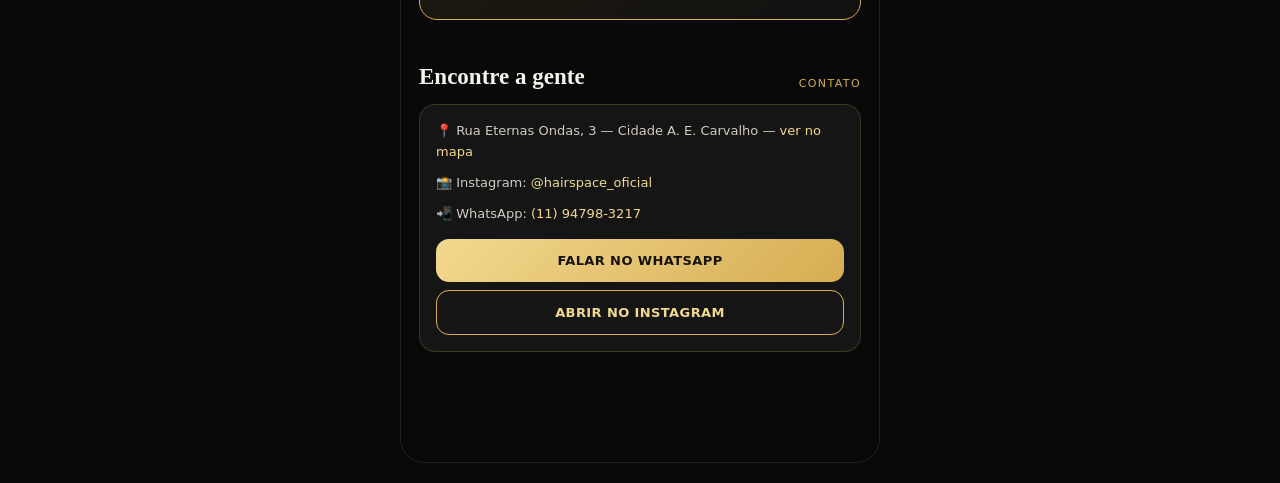
==== commit 563bdf67: "Add files via upload" ====
--- a/index.html
+++ b/index.html
@@ -18,7 +18,7 @@
 <meta property="og:title" content="Hair Space | Barbearia Premium">
 <meta property="og:description" content="Veja nossos trabalhos e agende seu horário.">
 <!-- Depois de publicar, troque pelo endereço completo: https://SEU-USUARIO.github.io/SEU-REPO/og.jpg -->
-<meta property="og:image" content="og.jpg">
+<meta name="twitter:card" content="summary_large_image">
 <style>
 :root{
   --bg:#090909;--panel:#151515;--panel2:#1d1b16;
@@ -289,24 +289,12 @@
 
   // Galeria completa: as 6 da vitrine + todas as outras.
   galeria: [
-    "social-risca.webp|Pompadour ondulado com degradê",
-    "risco-duplo.webp|Corte com risca e barba",
-    "risco-duplo-fino.webp|Degradê com risco duplo",
-    "degrade-desenho.webp|Degradê com desenho",
-    "pompadour-degrade.webp|Pompadour com degradê",
-    "mechas-rosas.webp|Corte com mechas rosas",
-    "risca-lateral-barba.webp|Corte com risca lateral",
-    "cacheado-tijolinho.webp|Corte texturizado com risca",
-    "social-lateral.webp|Corte social com degradê",
-    "cacheado-volume.webp|Cabelo com volume e degradê",
-    "classico-franja.webp|Corte clássico com franja",
-    "corte-lateral.webp|Corte com acabamento lateral",
-    "degrade-oculos.webp|Degradê com desenho",
-    "cacheado-degrade.webp|Cacheado com degradê",
-    "navalha-acabamento.webp|Acabamento na navalha",
-    "risca-marcada.webp|Degradê com risca marcada",
-    "degrade-risca.webp|Degradê com risca e desenho",
-    "nosso-espaco.webp|Interior da barbearia"
+    "social-risca.webp|Social Risca",
+    "risco-duplo.webp|Risco Duplo",
+    "risco-duplo-fino.webp|Risco Duplo Fino",
+    "degrade-desenho.webp|Degrade Desenho",
+    "pompadour-degrade.webp|Pompadour Degrade",
+    "mechas-rosas.webp|Mechas Rosas"
   ]
 };
 
@@ -405,6 +393,16 @@
     document.body.appendChild(a); a.click(); a.remove();
   });
 
+  /* Remove apenas o worker antigo desta pasta; este pacote não usa cache offline. */
+  if ("serviceWorker" in navigator) {
+    var appScope = new URL("./", location.href).href;
+    navigator.serviceWorker.getRegistrations().then(function (registrations) {
+      registrations.forEach(function (registration) {
+        if (registration.scope === appScope) registration.unregister();
+      });
+    }).catch(function () {});
+  }
+
   /* ---------- Instalar app (PWA) ---------- */
   var deferred = null;
   var ua = navigator.userAgent || "";
@@ -461,7 +459,7 @@
         ["Abra esta página no <strong>Safari</strong>", "Toque no botão <strong>Compartilhar</strong> (quadrado com seta)", "Escolha <strong>Adicionar à Tela de Início</strong>", "Toque em <strong>Adicionar</strong>"]);
     } else if (isAndroid) {
       openSheet("Instalar no Android", "Se a janela de instalação não abriu sozinha, faça pelo Chrome:",
-        ["Toque nos <strong>três pontinhos</strong> (⋮) no canto superior", "Escolha <strong>Instalar app</strong>. Não use \"Adicionar à tela inicial\", que cria só um atalho sem a logo", "Confirme em <strong>Instalar</strong>", "Se <strong>Instalar app</strong> não aparecer, o app já está instalado. Desinstale o antigo em Configurações → Apps → Hair Space e tente de novo"]);
+        ["Toque nos <strong>três pontinhos</strong> (⋮) no canto superior", "Escolha <strong>Instalar app</strong>. Não use \"Adicionar à tela inicial\", que cria só um atalho sem a logo", "Confirme em <strong>Instalar</strong>", "Se a opção não aparecer, abra a página publicada no Chrome e confira se o app já está instalado"]);
     } else {
       openSheet("Instalar no computador", "No Chrome ou Edge:",
         ["Clique no ícone de <strong>instalar</strong> na barra de endereço", "Ou abra o menu ⋮ e escolha <strong>Instalar Hair Space</strong>"]);
@@ -469,10 +467,7 @@
   }
   $$("[data-install]").forEach(function (b) { b.addEventListener("click", onInstall); });
 
-  /* ---------- Service worker ---------- */
-  if ("serviceWorker" in navigator && (location.protocol === "https:" || location.hostname === "localhost")) {
-    window.addEventListener("load", function () { navigator.serviceWorker.register("sw.js").catch(function () {}); });
-  }
+
 })();
 
 </script>
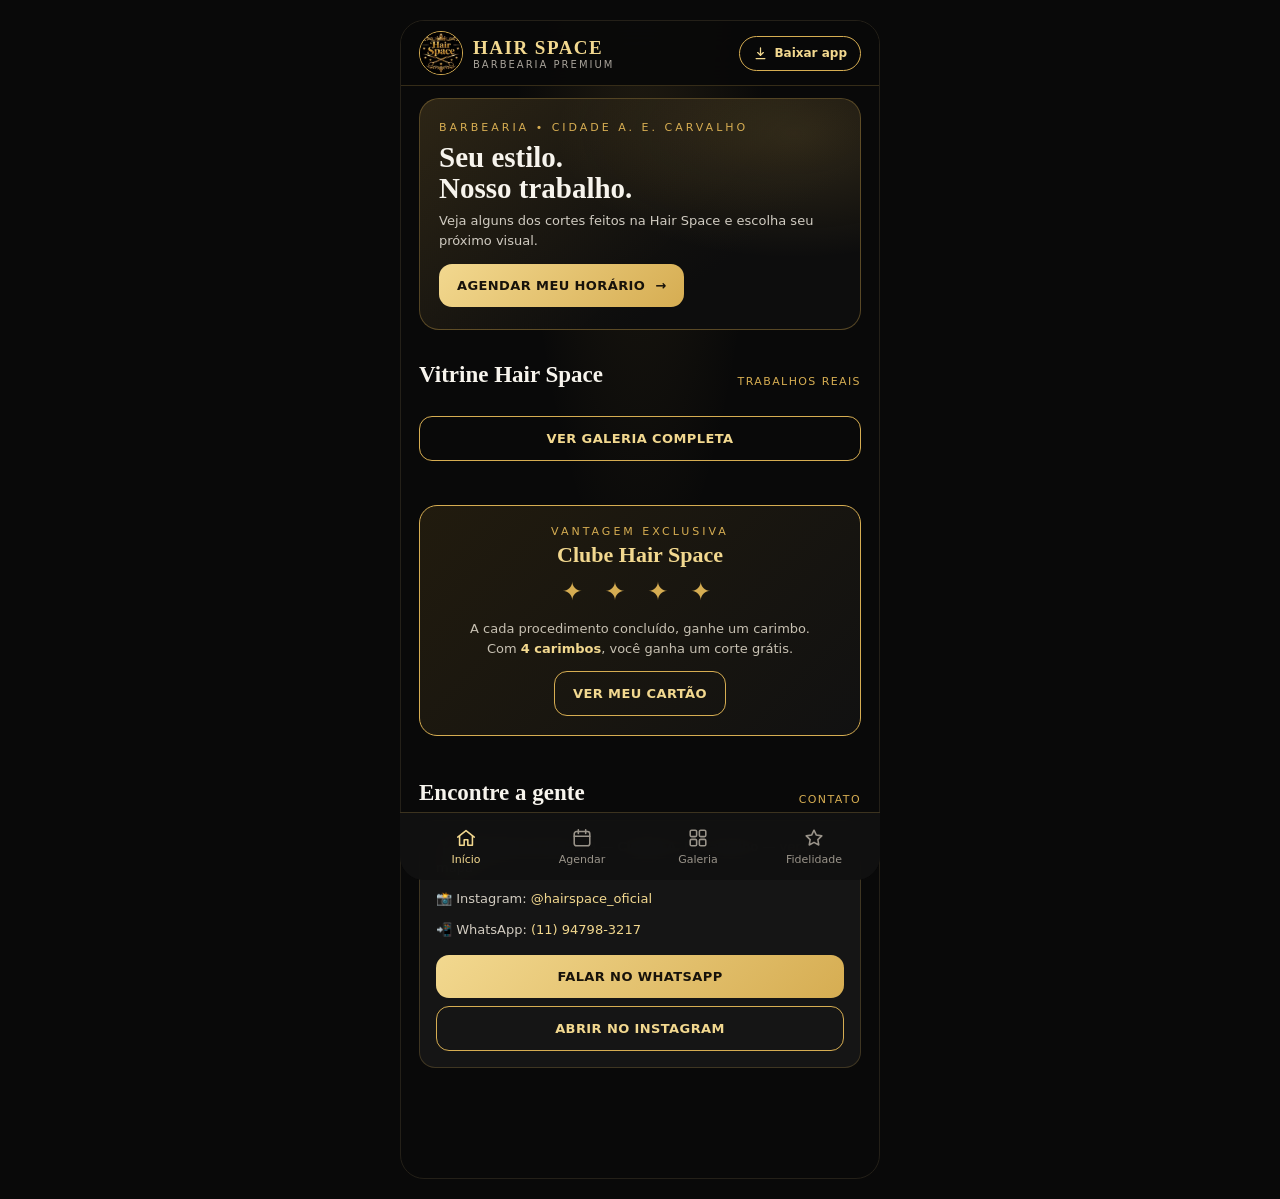
==== commit d58fc493: "Add files via upload" ====
--- a/index.html
+++ b/index.html
@@ -6,9 +6,11 @@
 <meta name="theme-color" content="#090909">
 <title>Hair Space | Barbearia Premium</title>
 <meta name="description" content="Hair Space, barbearia na Cidade A. E. Carvalho. Cortes, barba e sobrancelha. Veja nossos trabalhos e agende seu horário pelo WhatsApp.">
-<link rel="manifest" href="manifest.webmanifest">
-<link rel="icon" type="image/png" sizes="48x48" href="favicon-48.png">
-<link rel="apple-touch-icon" href="apple-touch-icon.png">
+<link rel="manifest" href="manifest.webmanifest?v=5">
+<link rel="icon" type="image/png" sizes="192x192" href="[data-uri]">
+<link rel="icon" type="image/x-icon" sizes="16x16 32x32 48x48" href="favicon.ico">
+<link rel="icon" type="image/png" sizes="192x192" href="icon-192-v5.png">
+<link rel="apple-touch-icon" href="apple-touch-icon-v5.png">
 <meta name="mobile-web-app-capable" content="yes">
 <meta name="apple-mobile-web-app-capable" content="yes">
 <meta name="apple-mobile-web-app-title" content="Hair Space">
@@ -419,7 +421,7 @@
   }
   syncInstallUI();
   window.addEventListener("beforeinstallprompt", function (e) { e.preventDefault(); deferred = e; });
-  window.addEventListener("appinstalled", function () { deferred = null; syncInstallUI(); });
+  window.addEventListener("appinstalled", function () { deferred = null; $$("[data-install]").forEach(function (button) { button.hidden = true; }); });
 
   var sheet = $("#installSheet");
   function openSheet(titulo, intro, passos) {
@@ -431,26 +433,23 @@
   $("#installClose").addEventListener("click", function () { sheet.close ? sheet.close() : sheet.removeAttribute("open"); });
   sheet.addEventListener("click", function (e) { if (e.target === sheet) sheet.close(); });
 
-  function esperaPrompt() {
-    // se o Chrome ainda não liberou a instalação direta, espera um instante antes de mostrar o passo a passo
-    return new Promise(function (res) {
-      if (deferred) return res();
-      var t = setTimeout(done, 1500);
-      function done() { clearTimeout(t); window.removeEventListener("beforeinstallprompt", ev); res(); }
-      function ev() { setTimeout(done, 0); }
-      window.addEventListener("beforeinstallprompt", ev);
-    });
-  }
   function onInstall() {
-    esperaPrompt().then(instalar);
-  }
-  function instalar() {
+    // Chame prompt durante o clique, usando o evento capturado do navegador.
     if (deferred) {
-      var p = deferred; deferred = null;
-      p.prompt();
-      p.userChoice.then(syncInstallUI);
+      var p = deferred;
+      deferred = null;
+      try {
+        Promise.resolve(p.prompt()).then(function () { return p.userChoice; }).then(function (choice) {
+          if (choice.outcome === "accepted") {
+            $$("[data-install]").forEach(function (button) { button.hidden = true; });
+          }
+        }).catch(showInstallHelp);
+      } catch (error) { showInstallHelp(); }
       return;
     }
+    showInstallHelp();
+  }
+  function showInstallHelp() {
     if (inApp) {
       openSheet("Abra no navegador", "O navegador do Instagram não permite instalar apps. Abra esta página no " + (isIOS ? "Safari" : "Chrome") + ":",
         ["Toque nos <strong>três pontinhos</strong> (⋯ ou ⋮) no canto da tela", "Escolha <strong>Abrir no navegador</strong>", "Depois toque em <strong>Baixar app</strong> de novo"]);
@@ -459,7 +458,7 @@
         ["Abra esta página no <strong>Safari</strong>", "Toque no botão <strong>Compartilhar</strong> (quadrado com seta)", "Escolha <strong>Adicionar à Tela de Início</strong>", "Toque em <strong>Adicionar</strong>"]);
     } else if (isAndroid) {
       openSheet("Instalar no Android", "Se a janela de instalação não abriu sozinha, faça pelo Chrome:",
-        ["Toque nos <strong>três pontinhos</strong> (⋮) no canto superior", "Escolha <strong>Instalar app</strong>. Não use \"Adicionar à tela inicial\", que cria só um atalho sem a logo", "Confirme em <strong>Instalar</strong>", "Se a opção não aparecer, abra a página publicada no Chrome e confira se o app já está instalado"]);
+        ["Toque nos <strong>três pontinhos</strong> (⋮) no canto superior", "Escolha <strong>Instalar app</strong> ou <strong>Adicionar à tela inicial</strong>", "Confira se o <strong>logo Hair Space</strong> aparece antes de confirmar. Se aparecer uma letra, não confirme: publique todos os arquivos PNG e o favicon.ico deste pacote", "Remova o atalho antigo e adicione novamente. Se não for possível instalar, o Chrome pode oferecer apenas Criar atalho"]);
     } else {
       openSheet("Instalar no computador", "No Chrome ou Edge:",
         ["Clique no ícone de <strong>instalar</strong> na barra de endereço", "Ou abra o menu ⋮ e escolha <strong>Instalar Hair Space</strong>"]);
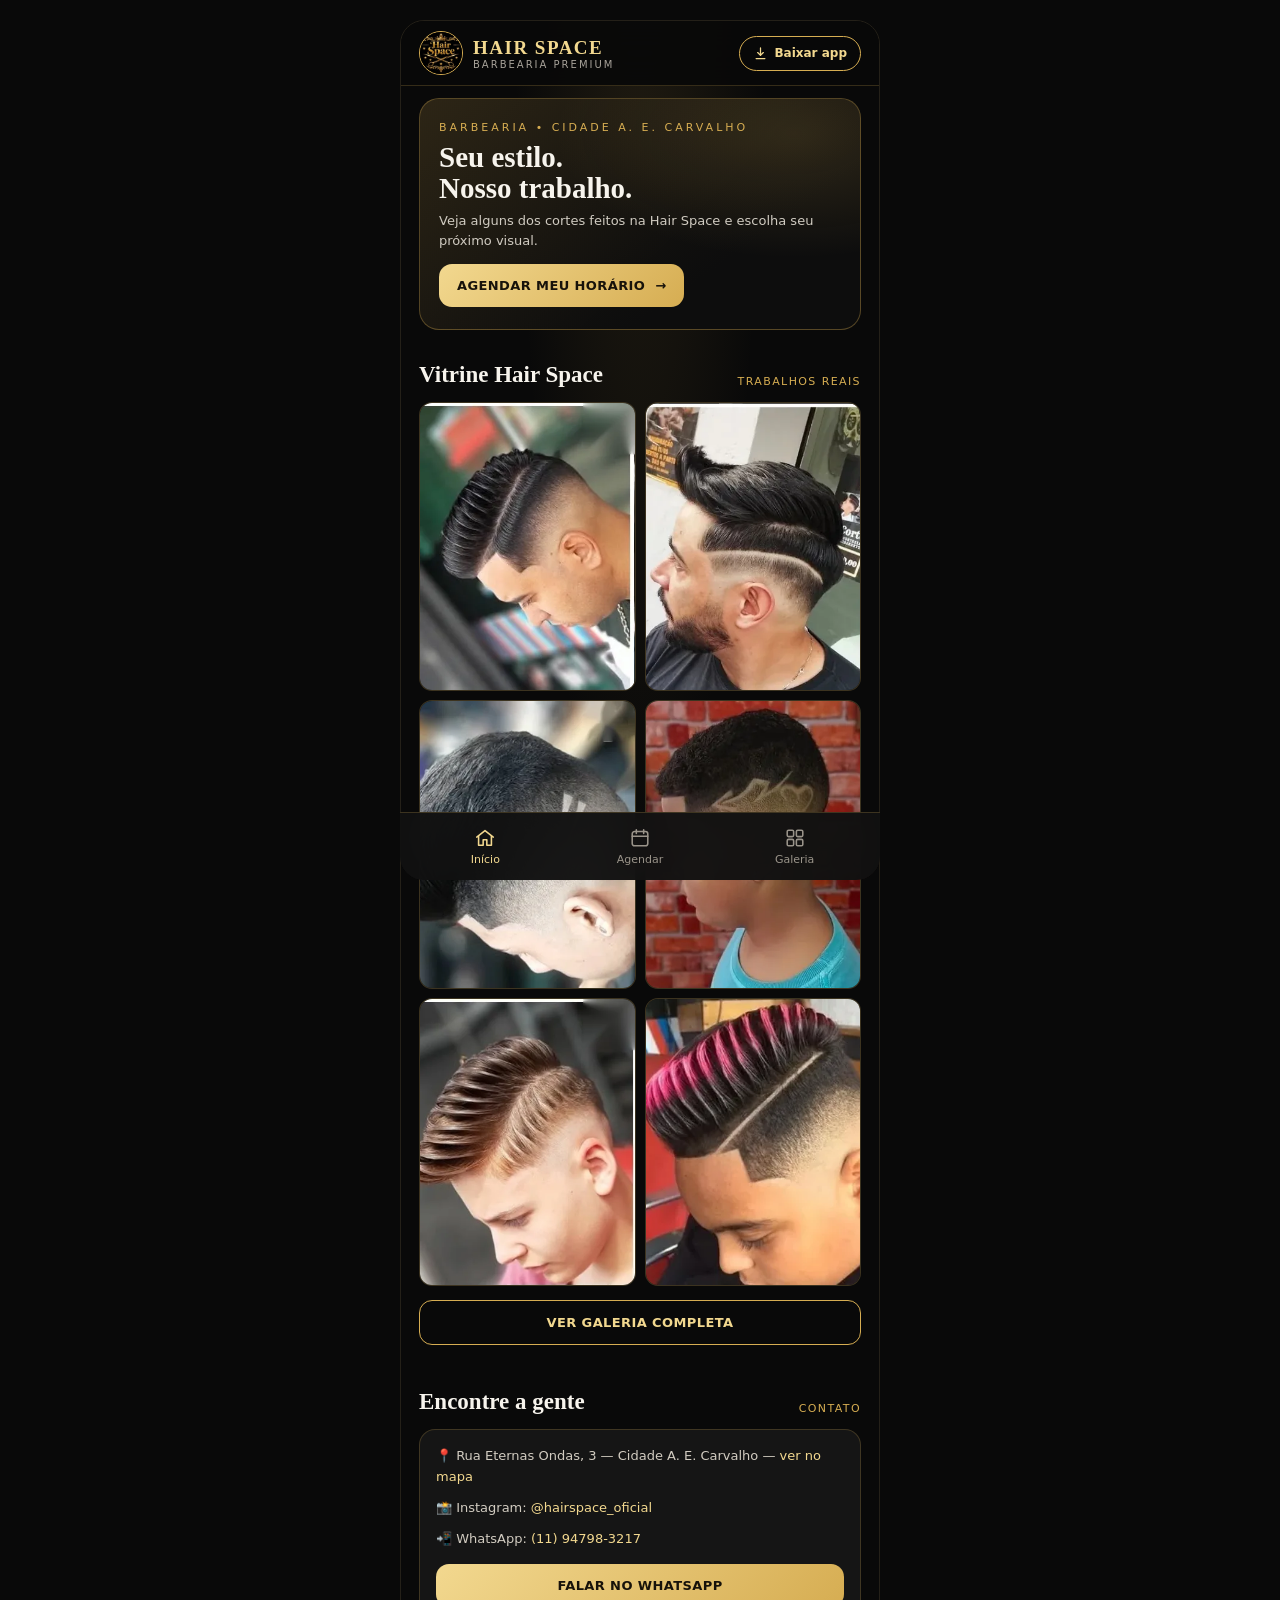
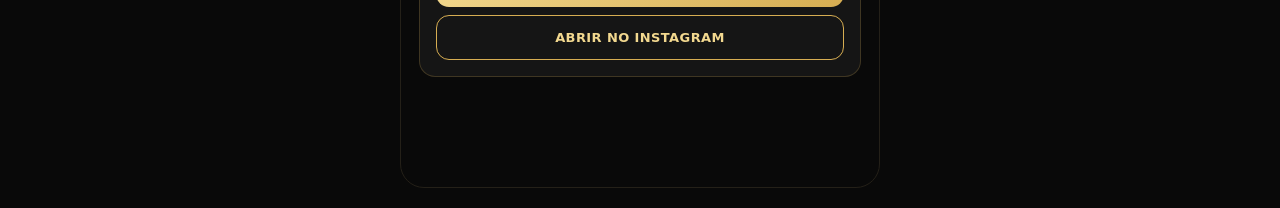
==== commit 507ebd4e: "index.html" ====
--- a/index.html
+++ b/index.html
@@ -94,7 +94,7 @@
 .contact .btn{margin-top:4px}
 .contact .btn+.btn{margin-top:8px}
 
-.bottom{position:fixed;bottom:0;left:50%;transform:translateX(-50%);width:min(100%,480px);display:grid;grid-template-columns:repeat(4,1fr);padding:9px 8px calc(9px + var(--safe-bottom));background:rgba(17,17,17,.97);backdrop-filter:blur(18px);-webkit-backdrop-filter:blur(18px);border-top:1px solid var(--line);z-index:20}
+.bottom{position:fixed;bottom:0;left:50%;transform:translateX(-50%);width:min(100%,480px);display:grid;grid-template-columns:repeat(3,1fr);padding:9px 8px calc(9px + var(--safe-bottom));background:rgba(17,17,17,.97);backdrop-filter:blur(18px);-webkit-backdrop-filter:blur(18px);border-top:1px solid var(--line);z-index:20}
 .bottom a{display:flex;flex-direction:column;align-items:center;gap:4px;text-decoration:none;color:#9a948a;font-size:11px;padding:5px 2px}
 .bottom svg{width:22px;height:22px;fill:none;stroke:currentColor;stroke-width:1.7;stroke-linecap:round;stroke-linejoin:round}
 .bottom a[aria-current="page"]{color:var(--gold2)}
@@ -163,16 +163,6 @@
   </section>
 
   <section>
-    <div class="loyalty">
-      <div class="eyebrow">Vantagem exclusiva</div>
-      <h3>Clube Hair Space</h3>
-      <div class="stars" aria-hidden="true">✦ ✦ ✦ ✦</div>
-      <p>A cada procedimento concluído, ganhe um carimbo.<br>Com <strong>4 carimbos</strong>, você ganha um corte grátis.</p>
-      <a class="btn secondary" href="#fidelidade">VER MEU CARTÃO</a>
-    </div>
-  </section>
-
-  <section>
     <div class="section-head"><h2>Encontre a gente</h2><span>Contato</span></div>
     <div class="contact" id="contato"></div>
   </section>
@@ -185,7 +175,6 @@
     <form class="booking" id="booking" novalidate>
       <label>Seu nome<input id="nome" required autocomplete="given-name" placeholder="Como podemos te chamar?"></label>
       <label>Serviço<select id="servico"></select></label>
-      <label>Barbeiro<select id="barbeiro"></select></label>
       <label>Data<input id="data" type="date" required><span class="hint" id="dataHint" hidden></span></label>
       <label>Horário<select id="hora"></select></label>
       <button class="btn" type="submit">CONTINUAR PELO WHATSAPP →</button>
@@ -203,28 +192,12 @@
   </section>
 </div>
 
-<!-- FIDELIDADE -->
-<div id="fidelidade" class="screen">
-  <section>
-    <div class="loyalty">
-      <div class="eyebrow">Cartão fidelidade</div>
-      <h3 tabindex="-1">Hair Space VIP</h3>
-      <p>Seu progresso aparece aqui quando o sistema de clientes estiver conectado.</p>
-      <div class="stars" aria-hidden="true">○ ○ ○ ○</div>
-      <p><strong>0 de 4 carimbos</strong><br>Ganhe um carimbo por procedimento concluído.</p>
-    </div>
-    <p class="note">Os carimbos desta tela são ilustrativos por enquanto. Na versão conectada, somente a equipe poderá registrar serviços realizados e liberar recompensas.</p>
-    <a class="btn block" style="margin-top:14px" href="#agendar">AGENDAR UM SERVIÇO</a>
-  </section>
-</div>
-
 <noscript><section><p class="note">Ative o JavaScript para ver o app. Enquanto isso, fale com a gente: <a href="https://wa.me/5511947983217">WhatsApp (11) 94798-3217</a>.</p></section></noscript>
 
 <nav class="bottom" aria-label="Navegação principal">
   <a href="#home" data-screen="home"><svg viewBox="0 0 24 24" aria-hidden="true"><path d="M3 11 12 4l9 7"/><path d="M5 10v10h5v-6h4v6h5V10"/></svg>Início</a>
   <a href="#agendar" data-screen="agendar"><svg viewBox="0 0 24 24" aria-hidden="true"><rect x="3.5" y="5" width="17" height="15.5" rx="2.5"/><path d="M3.5 10h17M8 3v4M16 3v4"/></svg>Agendar</a>
   <a href="#galeria" data-screen="galeria"><svg viewBox="0 0 24 24" aria-hidden="true"><rect x="3.5" y="3.5" width="7" height="7" rx="1.5"/><rect x="13.5" y="3.5" width="7" height="7" rx="1.5"/><rect x="3.5" y="13.5" width="7" height="7" rx="1.5"/><rect x="13.5" y="13.5" width="7" height="7" rx="1.5"/></svg>Galeria</a>
-  <a href="#fidelidade" data-screen="fidelidade"><svg viewBox="0 0 24 24" aria-hidden="true"><path d="m12 3.5 2.6 5.3 5.9.9-4.3 4.1 1 5.8L12 16.8 6.8 19.6l1-5.8L3.5 9.7l5.9-.9z"/></svg>Fidelidade</a>
 </nav>
 </main>
 
@@ -261,9 +234,6 @@
 
   // Horários oferecidos no agendamento
   horarios: ["09:00","10:00","11:00","14:00","15:00","16:00","17:00","18:00"],
-
-  // Barbeiros (CONFIRMAR nomes reais antes de publicar)
-  barbeiros: ["Qualquer disponível","Carlos","Rafael","Diego"],
 
   // Serviços e preços (CONFIRMAR valores antes de publicar)
   servicos: [
@@ -317,9 +287,8 @@
     var p = l.split("|"); return imgTag(p[0], p[1] || "Trabalho da Hair Space");
   }).join("");
   $("#servico").innerHTML = C.servicos.map(function (s) {
-    return "<option>" + s.nome + " — " + brl(s.preco) + "</option>";
+    return "<option>" + s.nome + "</option>";
   }).join("");
-  $("#barbeiro").innerHTML = C.barbeiros.map(function (b) { return "<option>" + b + "</option>"; }).join("");
   $("#regras").innerHTML = (C.regras || []).map(function (r) { return "<li>" + r + "</li>"; }).join("");
 
   var wa = "https://wa.me/" + C.whatsapp;
@@ -332,7 +301,7 @@
     '<a class="btn secondary block" href="https://www.instagram.com/' + C.instagram + '" target="_blank" rel="noopener">ABRIR NO INSTAGRAM</a>';
 
   /* ---------- Navegação (hash) ---------- */
-  var screens = ["home", "agendar", "galeria", "fidelidade"];
+  var screens = ["home", "agendar", "galeria"];
   function route() {
     var id = location.hash.replace("#", "");
     if (screens.indexOf(id) < 0) id = "home";
@@ -384,7 +353,6 @@
       "Olá, Hair Space! Quero solicitar um agendamento.", "",
       "Nome: " + nome,
       "Serviço: " + $("#servico").value,
-      "Barbeiro: " + $("#barbeiro").value,
       "Data: " + d,
       "Horário desejado: " + horaEl.value, "",
       "Podem confirmar a disponibilidade?"
